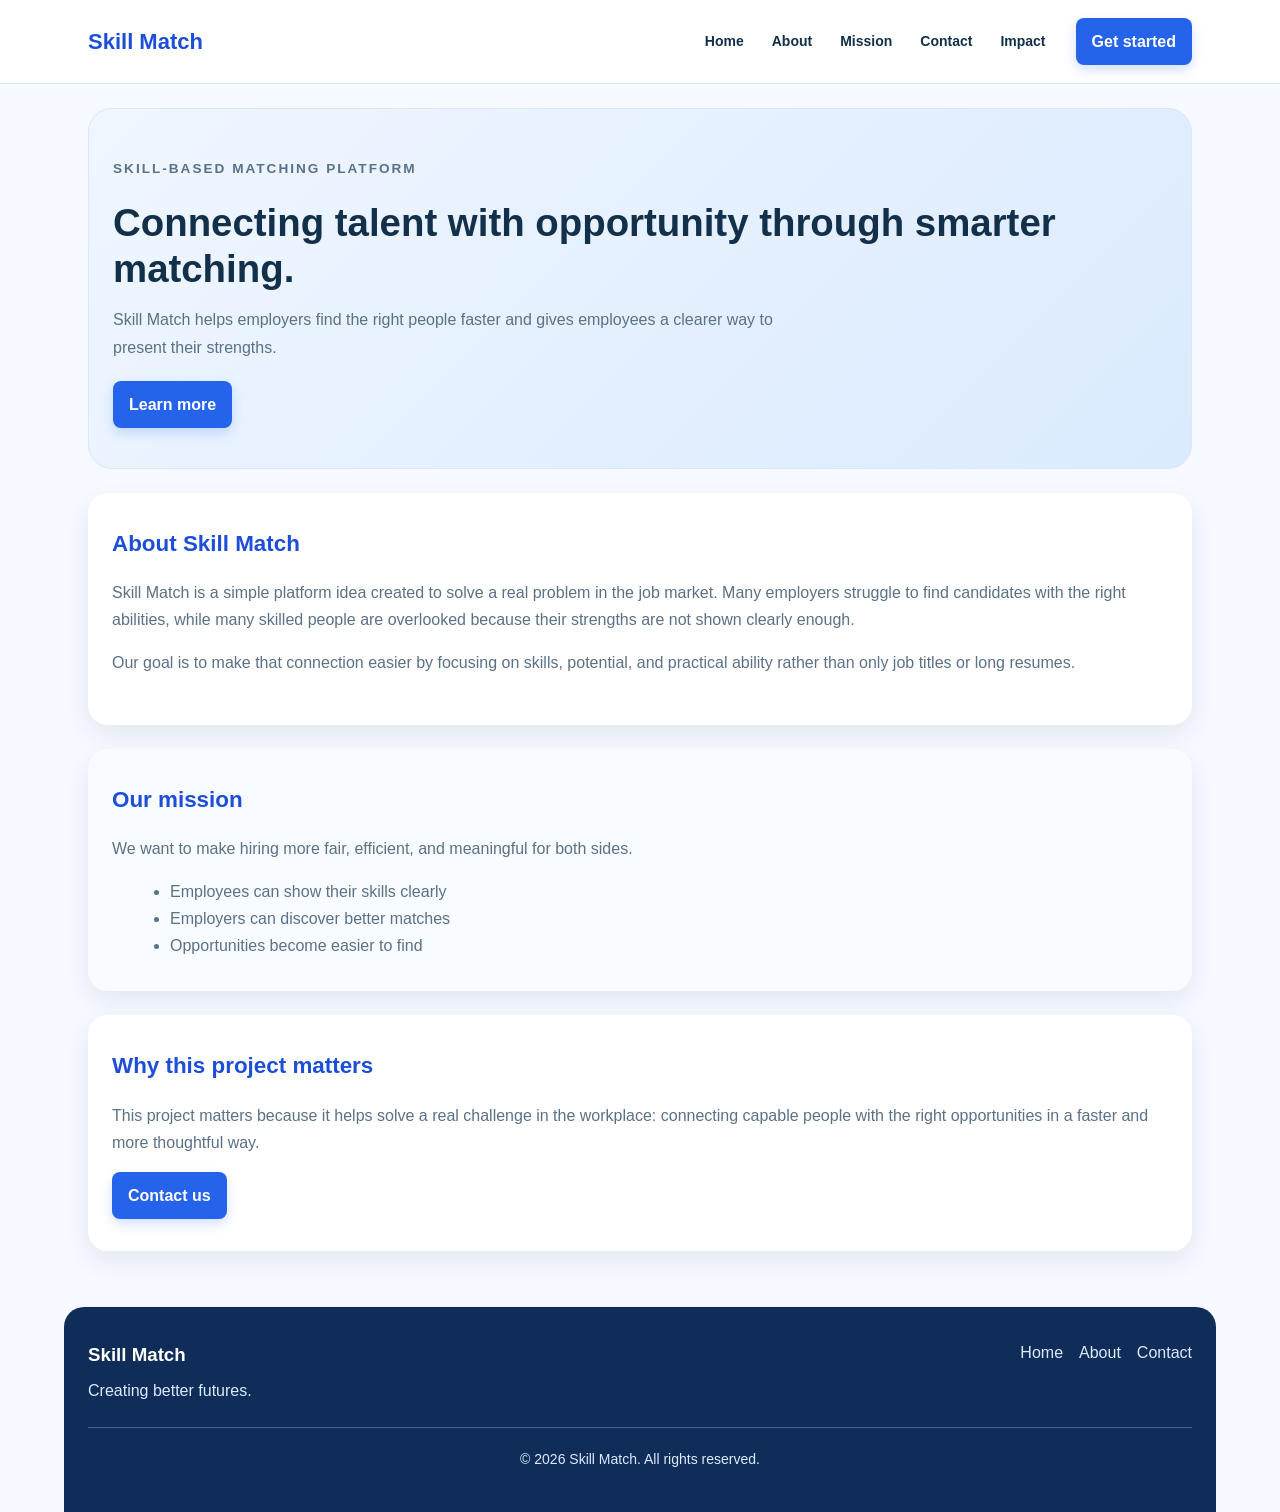
==== about.html @ d1b350f0 "Merge pull request #4 from chioma2029/main updating about and about css" ====
<!DOCTYPE html>
<html lang="en">
<head>
    <meta charset="UTF-8">
    <meta name="viewport" content="width=device-width, initial-scale=1.0">
    <title>About Us | Skill Match</title>
    <link rel="stylesheet" href="about.css">
</head>
<body class="about-page">
    <header class="site-header">
        <nav class="navbar">
            <a class="site-logo" href="#home">Skill Match</a>
            <ul class="nav-links">
                <li><a href="#home">Home</a></li>
                <li><a href="#about">About</a></li>
                <li><a href="#mission">Mission</a></li>
                <li><a href="#contact">Contact</a></li>
                <li><a href="impact.html">Impact</a></li>
            </ul>
            <div class="nav-actions">
                <a class="btn" href="#contact">Get started</a>
            </div>
        </nav>
    </header>

    <main class="impact-content">
        <section class="hero-section" id="home">
            <p class="eyebrow">Skill-based matching platform</p>
            <h1>Connecting talent with opportunity through smarter matching.</h1>
            <p>
                Skill Match helps employers find the right people faster and gives employees a clearer way to present their strengths.
            </p>
            <a class="btn" href="#about">Learn more</a>
        </section>

        <section class="impact-section" id="about">
            <h2>About Skill Match</h2>
            <p>
                Skill Match is a simple platform idea created to solve a real problem in the job market.
                Many employers struggle to find candidates with the right abilities, while many skilled people are overlooked because their strengths are not shown clearly enough.
            </p>
            <p>
                Our goal is to make that connection easier by focusing on skills, potential, and practical ability rather than only job titles or long resumes.
            </p>
        </section>

        <section class="impact-section alt-section" id="mission">
            <h2>Our mission</h2>
            <p>
                We want to make hiring more fair, efficient, and meaningful for both sides.
            </p>
            <ul>
                <li>Employees can show their skills clearly</li>
                <li>Employers can discover better matches</li>
                <li>Opportunities become easier to find</li>
            </ul>
        </section>

        <section class="impact-section" id="contact">
            <h2>Why this project matters</h2>
            <p>
                This project matters because it helps solve a real challenge in the workplace: connecting capable people with the right opportunities in a faster and more thoughtful way.
            </p>
            <a class="btn" href="mailto:contact@skillmatch.com">Contact us</a>
        </section>
    </main>

    <footer class="site-footer">
        <div>
            <h3>Skill Match</h3>
            <p>Creating better futures.</p>
        </div>

        <div class="footer-links">
            <a href="#home">Home</a>
            <a href="#about">About</a>
            <a href="#contact">Contact</a>
        </div>

        <p class="copyright">© 2026 Skill Match. All rights reserved.</p>
    </footer>
</body>
</html>
---- about.css ----
:root {
  --page: #f6f9ff;
  --surface: #ffffff;
  --text: #12304a;
  --muted: #5b7186;
  --blue: #2563eb;
  --blue-dark: #1d4ed8;
  --line: #dce7f4;
  --shadow: 0 10px 24px rgba(16, 32, 56, 0.08);
}

* {
  box-sizing: border-box;
}

body.about-page {
  margin: 0;
  font-family: Arial, Helvetica, sans-serif;
  line-height: 1.7;
  color: var(--text);
  background: var(--page);
}

.site-header {
  position: sticky;
  top: 0;
  z-index: 100;
  background: rgba(255, 255, 255, 0.95);
  border-bottom: 1px solid var(--line);
  backdrop-filter: blur(8px);
}

.navbar {
  max-width: 1152px;
  margin: 0 auto;
  padding: 18px 24px;
  display: flex;
  align-items: center;
  gap: 20px;
  flex-wrap: wrap;
}

.site-logo {
  color: var(--blue-dark);
  font-size: 22px;
  font-weight: 800;
  text-decoration: none;
}

.nav-links,
.nav-actions {
  display: flex;
  align-items: center;
  gap: 8px;
  margin: 0;
  padding: 0;
}

.nav-links {
  list-style: none;
  margin-left: auto;
}

.nav-links a {
  display: block;
  padding: 8px 10px;
  color: var(--text);
  font-size: 14px;
  font-weight: 600;
  text-decoration: none;
  border-radius: 8px;
}

.nav-links a:hover {
  background: var(--line);
  color: var(--blue-dark);
}

.btn {
  display: inline-block;
  padding: 10px 16px;
  color: white;
  background: var(--blue);
  border-radius: 8px;
  box-shadow: 0 5px 12px rgba(37, 99, 235, 0.2);
  font-weight: 700;
  text-decoration: none;
  transition: transform 0.2s ease, background 0.2s ease;
}

.btn:hover {
  background: var(--blue-dark);
  transform: translateY(-2px);
}

.impact-content {
  max-width: 1152px;
  margin: 0 auto;
  padding: 24px;
}

.hero-section {
  padding: 48px 24px 40px;
  background: linear-gradient(135deg, #eff6ff, #dbeafe);
  border-radius: 24px;
  border: 1px solid var(--line);
}

.eyebrow {
  margin: 0 0 10px;
  color: var(--blue);
  text-transform: uppercase;
  letter-spacing: 2px;
  font-weight: 700;
  font-size: 0.85rem;
}

.hero-section h1 {
  margin: 0 0 14px;
  font-size: clamp(1.8rem, 3vw, 2.6rem);
  line-height: 1.2;
}

.hero-section p {
  max-width: 680px;
  margin: 0 0 20px;
  color: var(--muted);
}

.impact-section {
  padding: 32px 24px;
  margin-top: 24px;
  background: var(--surface);
  border-radius: 20px;
  box-shadow: var(--shadow);
}

.alt-section {
  background: #f8fbff;
}

.impact-section h2 {
  margin: 0 0 12px;
  color: var(--blue-dark);
  font-size: 1.4rem;
}

.impact-section p,
.impact-section li {
  color: var(--muted);
}

.impact-section ul {
  margin: 12px 0 0 18px;
}

.site-footer {
  display: flex;
  flex-wrap: wrap;
  justify-content: space-between;
  gap: 24px;
  padding: 32px 24px 40px;
  margin: 32px auto 0;
  max-width: 1152px;
  color: #dbeafe;
  background: #102d59;
  border-radius: 20px 20px 0 0;
}

.site-footer h3 {
  margin: 0 0 8px;
  color: white;
}

.site-footer div > p {
  max-width: 320px;
  margin: 0;
  line-height: 1.5;
}

.footer-links {
  display: flex;
  flex-wrap: wrap;
  align-items: flex-start;
  gap: 16px;
}

.footer-links a {
  color: #dbeafe;
  text-decoration: none;
}

.footer-links a:hover {
  color: white;
  text-decoration: underline;
}

.copyright {
  width: 100%;
  margin: 0;
  padding-top: 20px;
  border-top: 1px solid rgba(219, 234, 254, 0.28);
  font-size: 14px;
  text-align: center;
}

@media (max-width: 768px) {
  .navbar {
    padding: 16px 18px;
  }

  .nav-links {
    margin-left: 0;
    width: 100%;
  }

  .impact-content {
    padding: 16px;
  }

  .hero-section,
  .impact-section {
    padding: 24px 18px;
  }

  .site-footer {
    padding: 24px 18px 32px;
  }
}
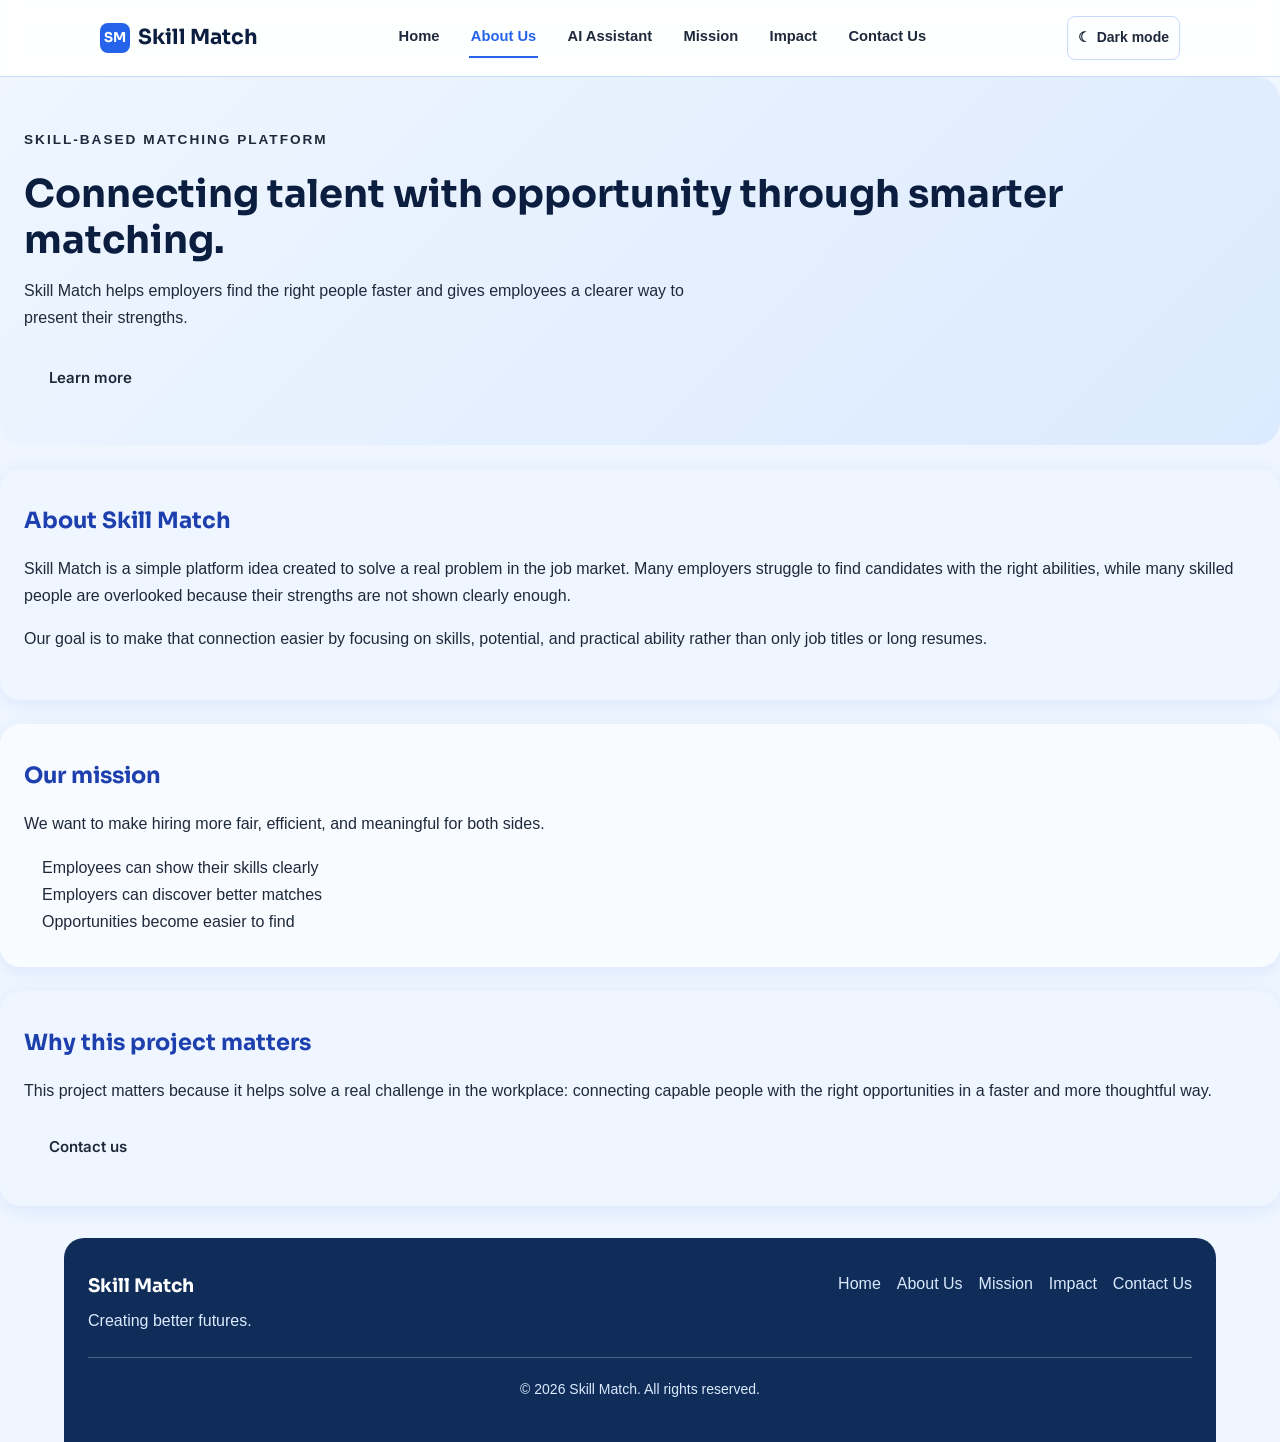
==== commit 1d8b9b6b: "creating a consistent header and footer" ====
--- a/about.html
+++ b/about.html
@@ -1,34 +1,59 @@
 <!DOCTYPE html>
 <html lang="en">
+
 <head>
     <meta charset="UTF-8">
     <meta name="viewport" content="width=device-width, initial-scale=1.0">
     <title>About Us | Skill Match</title>
+
+    <!-- Google Fonts used across the site -->
+    <link rel="preconnect" href="https://fonts.googleapis.com">
+    <link rel="preconnect" href="https://fonts.gstatic.com" crossorigin>
+    <link
+        href="https://fonts.googleapis.com/css2?family=Sora:wght@600;700&family=Inter:wght@400;500;600;700&display=swap"
+        rel="stylesheet">
+
+    <!-- Base stylesheet with shared styles for all pages -->
+    <link rel="stylesheet" href="base.css">
+
+    <!-- Page-specific stylesheet for about page -->
     <link rel="stylesheet" href="about.css">
+
+    <link rel="icon"
+        href="data:image/svg+xml,%3Csvg xmlns='http://www.w3.org/2000/svg' viewBox='0 0 24 24'%3E%3Crect width='24' height='24' rx='6' fill='%232563EB'/%3E%3Ctext x='12' y='16' font-family='Arial' font-size='11' font-weight='700' fill='white' text-anchor='middle'%3ESM%3C/text%3E%3C/svg%3E">
 </head>
+
 <body class="about-page">
-    <header class="site-header">
-        <nav class="navbar">
-            <a class="site-logo" href="#home">Skill Match</a>
-            <ul class="nav-links">
-                <li><a href="#home">Home</a></li>
-                <li><a href="#about">About</a></li>
-                <li><a href="#mission">Mission</a></li>
-                <li><a href="#contact">Contact</a></li>
-                <li><a href="impact.html">Impact</a></li>
-            </ul>
-            <div class="nav-actions">
-                <a class="btn" href="#contact">Get started</a>
-            </div>
-        </nav>
+    <header>
+        <div class="header-inner">
+            <a class="logo" href="index.html">
+                <span class="logo-mark">SM</span>
+                Skill Match
+            </a>
+            <button class="nav-toggle" id="navToggle" aria-expanded="false" aria-controls="siteNav"
+                aria-label="Toggle menu">&#9776;</button>
+            <nav id="siteNav">
+                <a href="index.html">Home</a>
+                <a href="about.html" class="active">About Us</a>
+                <a href="#assistant">AI Assistant</a>
+                <a href="mission.html">Mission</a>
+                <a href="impact.html">Impact</a>
+                <a href="contact.html">Contact Us</a>
+            </nav>
+            <button class="theme-toggle" id="themeToggle" type="button" aria-label="Switch to dark mode">
+                <span aria-hidden="true">&#9790;</span>
+                <span class="theme-label">Dark mode</span>
+            </button>
+        </div>
     </header>
 
-    <main class="impact-content">
+    <main>
         <section class="hero-section" id="home">
             <p class="eyebrow">Skill-based matching platform</p>
             <h1>Connecting talent with opportunity through smarter matching.</h1>
             <p>
-                Skill Match helps employers find the right people faster and gives employees a clearer way to present their strengths.
+                Skill Match helps employers find the right people faster and gives employees a clearer way to present
+                their strengths.
             </p>
             <a class="btn" href="#about">Learn more</a>
         </section>
@@ -37,10 +62,12 @@
             <h2>About Skill Match</h2>
             <p>
                 Skill Match is a simple platform idea created to solve a real problem in the job market.
-                Many employers struggle to find candidates with the right abilities, while many skilled people are overlooked because their strengths are not shown clearly enough.
+                Many employers struggle to find candidates with the right abilities, while many skilled people are
+                overlooked because their strengths are not shown clearly enough.
             </p>
             <p>
-                Our goal is to make that connection easier by focusing on skills, potential, and practical ability rather than only job titles or long resumes.
+                Our goal is to make that connection easier by focusing on skills, potential, and practical ability
+                rather than only job titles or long resumes.
             </p>
         </section>
 
@@ -59,7 +86,8 @@
         <section class="impact-section" id="contact">
             <h2>Why this project matters</h2>
             <p>
-                This project matters because it helps solve a real challenge in the workplace: connecting capable people with the right opportunities in a faster and more thoughtful way.
+                This project matters because it helps solve a real challenge in the workplace: connecting capable people
+                with the right opportunities in a faster and more thoughtful way.
             </p>
             <a class="btn" href="mailto:contact@skillmatch.com">Contact us</a>
         </section>
@@ -72,12 +100,15 @@
         </div>
 
         <div class="footer-links">
-            <a href="#home">Home</a>
-            <a href="#about">About</a>
-            <a href="#contact">Contact</a>
+            <a href="index.html">Home</a>
+            <a href="about.html">About Us</a>
+            <a href="mission.html">Mission</a>
+            <a href="impact.html">Impact</a>
+            <a href="contact.html">Contact Us</a>
         </div>
 
         <p class="copyright">© 2026 Skill Match. All rights reserved.</p>
     </footer>
 </body>
-</html>
+
+</html>
--- a/base.css
+++ b/base.css
@@ -0,0 +1,439 @@
+/* ============================================================
+   Skill Match — Base Stylesheet
+   Shared styles used across all pages: colors, header,
+   navigation, buttons, typography, footer, dark mode, etc.
+   ============================================================ */
+
+/* ---- 1. Colour palette & variables ----------------------------
+   Every colour used on the site is defined here.
+   All pages inherit these variables.
+   --------------------------------------------------------------*/
+:root {
+    --navy: #0B1E3F;
+    /* darkest blue, used for headings */
+    --blue-dark: #1E40AF;
+    /* dark blue, hover states */
+    --blue: #2563EB;
+    /* main brand blue, used for buttons/links */
+    --blue-mid: #3B82F6;
+    /* medium blue, used for accents */
+    --blue-light: #DBEAFE;
+    /* pale blue, used for soft backgrounds */
+    --blue-pale: #EFF6FF;
+    /* almost-white blue, page background */
+    --sky: #60A5FA;
+    /* light accent blue */
+
+    --white: #FFFFFF;
+    --border: #C7DBFC;
+    /* light blue border colour */
+    --text: #1E293B;
+    /* main body text colour (dark grey-blue) */
+    --text-muted: #5B6B85;
+    /* softer text colour for captions */
+
+    --font-head: "Sora", "Segoe UI", sans-serif;
+    --font-body: "Inter", "Segoe UI", sans-serif;
+
+    --max-width: 1160px;
+    /* the widest the page content will stretch */
+    --radius: 12px;
+    /* rounded corner size used everywhere */
+    --shadow: 0 4px 18px rgba(37, 99, 235, 0.10);
+}
+
+/* ---- 2. Reset & base styles -----------------------------------
+   Remove browser defaults, set typography baseline.
+   --------------------------------------------------------------*/
+* {
+    box-sizing: border-box;
+}
+
+html {
+    scroll-behavior: smooth;
+}
+
+body {
+    margin: 0;
+    background: var(--blue-pale);
+    color: var(--text);
+    font-family: var(--font-body);
+    font-size: 16px;
+    line-height: 1.65;
+}
+
+img,
+svg {
+    display: block;
+    max-width: 100%;
+}
+
+a {
+    color: inherit;
+}
+
+ul {
+    margin: 0;
+    padding: 0;
+    list-style: none;
+}
+
+h1,
+h2,
+h3,
+h4 {
+    font-family: var(--font-head);
+    color: var(--navy);
+    margin: 0;
+}
+
+.wrap {
+    max-width: var(--max-width);
+    margin: 0 auto;
+    padding: 0 clamp(1.25rem, 4vw, 2.5rem);
+}
+
+.eyebrow {
+    display: inline-block;
+    font-size: 0.78rem;
+    font-weight: 600;
+    letter-spacing: 0.06em;
+    text-transform: uppercase;
+    color: var(--blue);
+    margin-bottom: 0.6rem;
+}
+
+/* ---- 3. Header / navigation ------------------------------------*/
+header {
+    position: sticky;
+    top: 0;
+    z-index: 50;
+    background: rgba(255, 255, 255, 0.94);
+    backdrop-filter: blur(8px);
+    border-bottom: 1px solid var(--border);
+}
+
+.header-inner {
+    max-width: var(--max-width);
+    margin: 0 auto;
+    padding: 1rem clamp(1.25rem, 4vw, 2.5rem);
+    display: flex;
+    align-items: center;
+    justify-content: space-between;
+    gap: 1.5rem;
+}
+
+.logo {
+    display: flex;
+    align-items: center;
+    gap: 0.5rem;
+    font-family: var(--font-head);
+    font-size: 1.3rem;
+    font-weight: 700;
+    color: var(--navy);
+    text-decoration: none;
+}
+
+.logo-mark {
+    width: 30px;
+    height: 30px;
+    border-radius: 8px;
+    background: var(--blue);
+    color: var(--white);
+    display: flex;
+    align-items: center;
+    justify-content: center;
+    font-size: 0.85rem;
+    font-weight: 700;
+    flex-shrink: 0;
+}
+
+nav {
+    display: flex;
+    align-items: center;
+    gap: clamp(1rem, 2.2vw, 1.9rem);
+}
+
+nav a {
+    text-decoration: none;
+    color: var(--text);
+    font-size: 0.92rem;
+    font-weight: 600;
+    padding: 0.4rem 0.1rem;
+    border-bottom: 2px solid transparent;
+    transition: color 0.15s ease;
+}
+
+nav a:hover {
+    color: var(--blue);
+}
+
+nav a.active {
+    color: var(--blue);
+    border-bottom-color: var(--blue);
+}
+
+nav a:focus-visible {
+    outline: 2px solid var(--blue);
+    outline-offset: 4px;
+    border-radius: 2px;
+}
+
+.nav-toggle {
+    display: none;
+    background: none;
+    border: 1px solid var(--border);
+    border-radius: 8px;
+    width: 40px;
+    height: 38px;
+    color: var(--navy);
+    font-size: 1.1rem;
+    cursor: pointer;
+}
+
+.navbar {
+    display: flex;
+    flex-wrap: nowrap;
+    align-items: center;
+    gap: 12px;
+    min-height: 72px;
+    max-width: 1200px;
+    margin: auto;
+    padding: 0 24px;
+}
+
+.nav-links,
+.nav-actions {
+    display: flex;
+    align-items: center;
+    gap: 8px;
+    margin: 0;
+    padding: 0;
+}
+
+.nav-links {
+    list-style: none;
+    margin-left: auto;
+}
+
+.nav-links a {
+    display: block;
+    padding: 9px 10px;
+    color: var(--text);
+    font-size: 14px;
+    font-weight: 600;
+    text-decoration: none;
+    border-radius: 8px;
+}
+
+.nav-links a:hover {
+    color: var(--blue-dark);
+    background: var(--blue-pale);
+}
+
+/* ---- 4. Buttons -------------------------------------------------*/
+.btn {
+    display: inline-flex;
+    align-items: center;
+    justify-content: center;
+    gap: 0.5rem;
+    padding: 0.8rem 1.5rem;
+    border-radius: 8px;
+    font-family: var(--font-body);
+    font-weight: 600;
+    font-size: 0.94rem;
+    text-decoration: none;
+    border: 1px solid transparent;
+    cursor: pointer;
+    transition: background 0.15s ease, border-color 0.15s ease, transform 0.15s ease;
+}
+
+.btn:focus-visible {
+    outline: 2px solid var(--blue);
+    outline-offset: 2px;
+}
+
+.btn-primary {
+    background: var(--blue);
+    color: var(--white);
+}
+
+.btn-primary:hover {
+    background: var(--blue-dark);
+}
+
+.btn-outline {
+    background: var(--white);
+    border-color: var(--border);
+    color: var(--navy);
+}
+
+.btn-outline:hover {
+    border-color: var(--blue);
+    color: var(--blue);
+}
+
+.btn-block {
+    width: 100%;
+}
+
+.hero-button {
+    display: inline-block;
+    padding: 10px 16px;
+    color: white;
+    background: var(--blue);
+    border-radius: 8px;
+    box-shadow: 0 5px 12px rgba(37, 99, 235, .2);
+    font-weight: 700;
+    text-decoration: none;
+    transition: transform .2s ease, background .2s ease;
+}
+
+.hero-button:hover {
+    background: var(--blue-dark);
+    transform: translateY(-2px);
+}
+
+/* ---- 5. Theme toggle -------------------------------------------*/
+.theme-toggle {
+    display: inline-flex;
+    align-items: center;
+    gap: 6px;
+    padding: 9px 10px;
+    color: var(--text);
+    background: transparent;
+    border: 1px solid var(--border);
+    border-radius: 8px;
+    cursor: pointer;
+    font: inherit;
+    font-size: 14px;
+    font-weight: 600;
+}
+
+/* ---- 6. Footer ---------------------------------------------------*/
+.site-footer {
+    display: flex;
+    flex-wrap: wrap;
+    justify-content: space-between;
+    gap: 28px;
+    padding: 42px max(24px, calc((100% - 1152px) / 2));
+    color: #dbeafe;
+    background: #102d59;
+}
+
+.site-footer h3 {
+    margin: 0 0 10px;
+    color: white;
+}
+
+.site-footer div>p {
+    max-width: 320px;
+    margin: 0;
+    line-height: 1.5;
+}
+
+.footer-links {
+    display: flex;
+    flex-wrap: wrap;
+    align-items: flex-start;
+    gap: 16px;
+}
+
+.footer-links a {
+    color: #dbeafe;
+    text-decoration: none;
+}
+
+.footer-links a:hover {
+    color: white;
+    text-decoration: underline;
+}
+
+.copyright {
+    width: 100%;
+    margin: 0;
+    padding-top: 20px;
+    border-top: 1px solid rgba(219, 234, 254, .28);
+    font-size: 14px;
+    text-align: center;
+}
+
+/* ---- 7. Dark mode ------------------------------------------------*/
+body.dark-theme {
+    --navy: #e1efff;
+    --text: #c4d9ef;
+    --blue-pale: #16385f;
+    --shadow: 0 12px 28px rgba(0, 0, 0, .28);
+}
+
+header.dark-theme {
+    background: rgba(11, 27, 49, .94);
+}
+
+/* ---- 8. Responsive layout ----------------------------------------*/
+@media (max-width: 900px) {
+    .hero-grid {
+        grid-template-columns: 1fr;
+    }
+
+    .kiosk {
+        grid-template-columns: 1fr;
+    }
+
+    .contact-layout {
+        grid-template-columns: 1fr;
+    }
+
+    .content-card {
+        flex-direction: column;
+    }
+}
+
+@media (max-width: 800px) {
+    .navbar {
+        padding: 14px 20px;
+        flex-wrap: wrap;
+    }
+
+    .nav-links {
+        order: 3;
+        width: 100%;
+        margin-left: 0;
+        overflow-x: auto;
+    }
+}
+
+@media (max-width: 700px) {
+    .nav-toggle {
+        display: block;
+    }
+
+    nav {
+        position: absolute;
+        top: 100%;
+        left: 0;
+        right: 0;
+        flex-direction: column;
+        align-items: flex-start;
+        gap: 0.2rem;
+        background: var(--white);
+        padding: 0.5rem clamp(1.25rem, 4vw, 2.5rem) 1.2rem;
+        border-bottom: 1px solid var(--border);
+        display: none;
+    }
+
+    nav.open {
+        display: flex;
+    }
+
+    nav a {
+        padding: 0.7rem 0;
+        width: 100%;
+    }
+}
+
+@media (prefers-reduced-motion: reduce) {
+    html {
+        scroll-behavior: auto;
+    }
+}
--- a/about.css
+++ b/about.css
@@ -1,24 +1,13 @@
-:root {
-  --page: #f6f9ff;
-  --surface: #ffffff;
-  --text: #12304a;
-  --muted: #5b7186;
-  --blue: #2563eb;
-  --blue-dark: #1d4ed8;
-  --line: #dce7f4;
-  --shadow: 0 10px 24px rgba(16, 32, 56, 0.08);
-}
-
-* {
-  box-sizing: border-box;
-}
+/* ============================================================
+   Skill Match — About Page Styles
+   Specific styles for about.html
+   Load base.css before this file
+   ============================================================ */
 
 body.about-page {
   margin: 0;
   font-family: Arial, Helvetica, sans-serif;
   line-height: 1.7;
-  color: var(--text);
-  background: var(--page);
 }
 
 .site-header {
@@ -26,71 +15,8 @@
   top: 0;
   z-index: 100;
   background: rgba(255, 255, 255, 0.95);
-  border-bottom: 1px solid var(--line);
+  border-bottom: 1px solid var(--border);
   backdrop-filter: blur(8px);
-}
-
-.navbar {
-  max-width: 1152px;
-  margin: 0 auto;
-  padding: 18px 24px;
-  display: flex;
-  align-items: center;
-  gap: 20px;
-  flex-wrap: wrap;
-}
-
-.site-logo {
-  color: var(--blue-dark);
-  font-size: 22px;
-  font-weight: 800;
-  text-decoration: none;
-}
-
-.nav-links,
-.nav-actions {
-  display: flex;
-  align-items: center;
-  gap: 8px;
-  margin: 0;
-  padding: 0;
-}
-
-.nav-links {
-  list-style: none;
-  margin-left: auto;
-}
-
-.nav-links a {
-  display: block;
-  padding: 8px 10px;
-  color: var(--text);
-  font-size: 14px;
-  font-weight: 600;
-  text-decoration: none;
-  border-radius: 8px;
-}
-
-.nav-links a:hover {
-  background: var(--line);
-  color: var(--blue-dark);
-}
-
-.btn {
-  display: inline-block;
-  padding: 10px 16px;
-  color: white;
-  background: var(--blue);
-  border-radius: 8px;
-  box-shadow: 0 5px 12px rgba(37, 99, 235, 0.2);
-  font-weight: 700;
-  text-decoration: none;
-  transition: transform 0.2s ease, background 0.2s ease;
-}
-
-.btn:hover {
-  background: var(--blue-dark);
-  transform: translateY(-2px);
 }
 
 .impact-content {
@@ -172,7 +98,7 @@
   color: white;
 }
 
-.site-footer div > p {
+.site-footer div>p {
   max-width: 320px;
   margin: 0;
   line-height: 1.5;
@@ -226,4 +152,4 @@
   .site-footer {
     padding: 24px 18px 32px;
   }
-}
+}
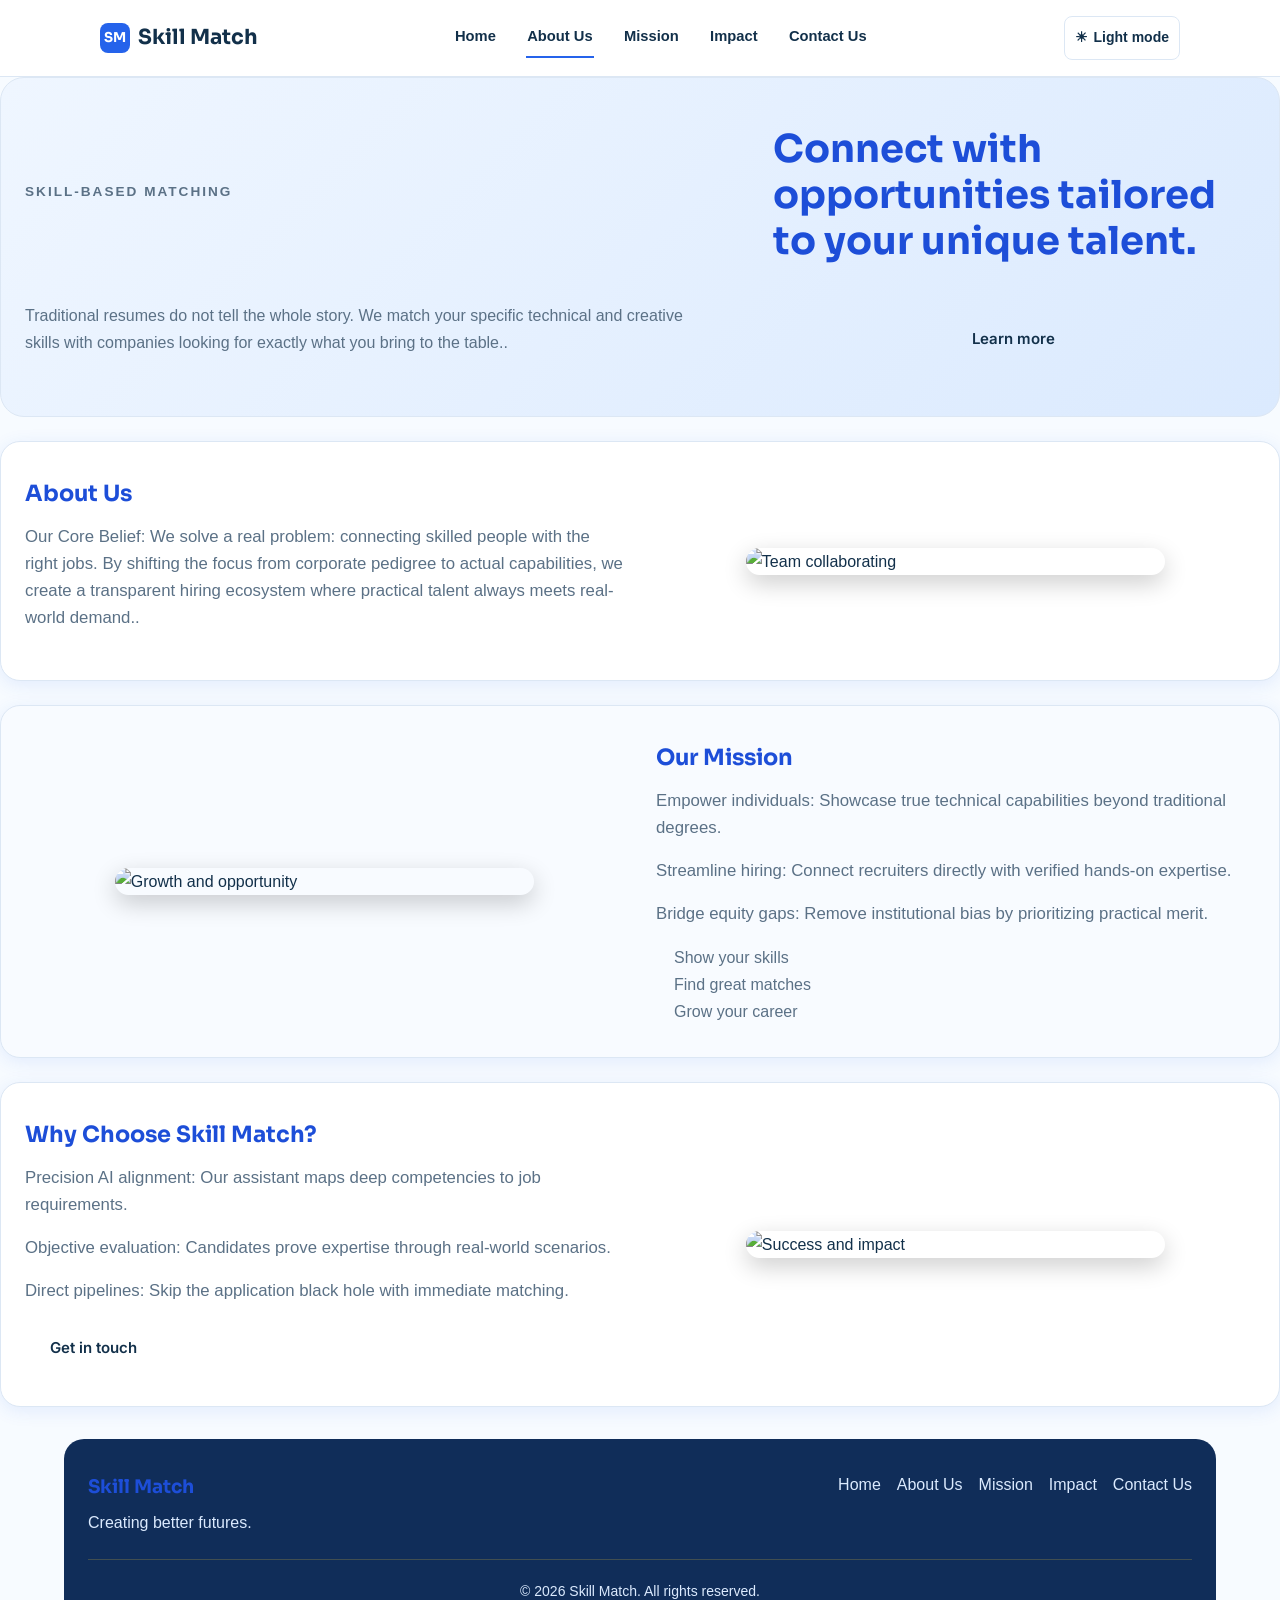
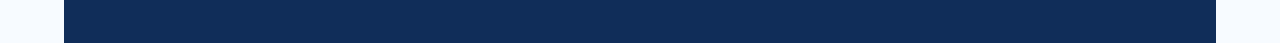
==== commit 98ca2eef: "updating changes" ====
--- a/about.html
+++ b/about.html
@@ -35,7 +35,6 @@
             <nav id="siteNav">
                 <a href="index.html">Home</a>
                 <a href="about.html" class="active">About Us</a>
-                <a href="#assistant">AI Assistant</a>
                 <a href="mission.html">Mission</a>
                 <a href="impact.html">Impact</a>
                 <a href="contact.html">Contact Us</a>
@@ -49,47 +48,56 @@
 
     <main>
         <section class="hero-section" id="home">
-            <p class="eyebrow">Skill-based matching platform</p>
-            <h1>Connecting talent with opportunity through smarter matching.</h1>
-            <p>
-                Skill Match helps employers find the right people faster and gives employees a clearer way to present
-                their strengths.
-            </p>
+            <p class="eyebrow">Skill-based matching </p>
+            <h1>Connect with opportunities tailored to your unique talent.</h1>
+            <p>Traditional resumes do not tell the whole story. We match your specific technical and creative skills with companies looking for exactly what you bring to the table..</p>
             <a class="btn" href="#about">Learn more</a>
         </section>
 
         <section class="impact-section" id="about">
-            <h2>About Skill Match</h2>
-            <p>
-                Skill Match is a simple platform idea created to solve a real problem in the job market.
-                Many employers struggle to find candidates with the right abilities, while many skilled people are
-                overlooked because their strengths are not shown clearly enough.
-            </p>
-            <p>
-                Our goal is to make that connection easier by focusing on skills, potential, and practical ability
-                rather than only job titles or long resumes.
-            </p>
+            <div class="section-layout">
+                <div class="section-text">
+                    <h2>About Us</h2>
+                    <p>Our Core Belief: We solve a real problem: connecting skilled people with the right jobs. By shifting the focus from corporate pedigree to actual capabilities, we create a transparent hiring ecosystem where practical talent always meets real-world demand..</p>
+                </div>
+                <div class="section-image">
+                    <img src="https://i.pinimg.com/1200x/7b/3d/e9/7b3de915a0b63cf26b322064958d6c60.jpg" alt="Team collaborating">
+                </div>
+            </div>
         </section>
 
         <section class="impact-section alt-section" id="mission">
-            <h2>Our mission</h2>
-            <p>
-                We want to make hiring more fair, efficient, and meaningful for both sides.
-            </p>
-            <ul>
-                <li>Employees can show their skills clearly</li>
-                <li>Employers can discover better matches</li>
-                <li>Opportunities become easier to find</li>
-            </ul>
+            <div class="section-layout reverse">
+                <div class="section-text">
+                    <h2>Our Mission</h2>
+                    <p>Empower individuals: Showcase true technical capabilities beyond traditional degrees.</p>
+                    <p>Streamline hiring: Connect recruiters directly with verified hands-on expertise.</p>
+                    <p>Bridge equity gaps: Remove institutional bias by prioritizing practical merit.</p>
+                    <ul>
+                        <li>Show your skills</li>
+                        <li>Find great matches</li>
+                        <li>Grow your career</li>
+                    </ul>
+                </div>
+                <div class="section-image">
+                    <img src="https://i.pinimg.com/736x/ac/f3/cf/acf3cff612043c9bd17d385e347b3a6a.jpg" alt="Growth and opportunity">
+                </div>
+            </div>
         </section>
 
         <section class="impact-section" id="contact">
-            <h2>Why this project matters</h2>
-            <p>
-                This project matters because it helps solve a real challenge in the workplace: connecting capable people
-                with the right opportunities in a faster and more thoughtful way.
-            </p>
-            <a class="btn" href="mailto:contact@skillmatch.com">Contact us</a>
+            <div class="section-layout">
+                <div class="section-text">
+                    <h2>Why Choose Skill Match?</h2>
+                    <p> Precision AI alignment: Our assistant maps deep competencies to job requirements.</p>
+                    <p>Objective evaluation: Candidates prove expertise through real-world scenarios.</p>
+                    <p>Direct pipelines: Skip the application black hole with immediate matching.</p>
+                    <a class="btn" href="mailto:contact@skillmatch.com">Get in touch</a>
+                </div>
+                <div class="section-image">
+                    <img src="https://i.pinimg.com/736x/7e/96/b6/7e96b6038488b95e126c7727e4448759.jpg" alt="Success and impact">
+                </div>
+            </div>
         </section>
     </main>
 
@@ -109,6 +117,8 @@
 
         <p class="copyright">© 2026 Skill Match. All rights reserved.</p>
     </footer>
+
+    <script src="about.js"></script>
 </body>
 
 </html>
--- a/about.css
+++ b/about.css
@@ -5,18 +5,58 @@
    ============================================================ */
 
 body.about-page {
+  --page-bg: #060606;
+  --page-text: #f7f7f7;
+  --hero-bg: linear-gradient(135deg, #111111, #1d1707);
+  --card-bg: #161616;
+  --card-bg-alt: #1d1a14;
+  --header-bg: rgba(10, 10, 10, 0.95);
+  --footer-bg: #050505;
+  --footer-text: #f7f7f7;
+  --footer-link: #fff2bf;
+  --heading-color: var(--blue);
+  --muted-color: #f1ebdb;
+
   margin: 0;
   font-family: Arial, Helvetica, sans-serif;
   line-height: 1.7;
-}
-
-.site-header {
+  background: var(--page-bg);
+  color: var(--page-text);
+  transition: background 0.25s ease, color 0.25s ease;
+}
+
+body.about-page.light-theme {
+  --page-bg: #f7fbff;
+  --page-text: #12304a;
+  --hero-bg: linear-gradient(135deg, #eff6ff, #dbeafe);
+  --card-bg: #ffffff;
+  --card-bg-alt: #f8fbff;
+  --header-bg: rgba(255, 255, 255, 0.95);
+  --footer-bg: #102d59;
+  --footer-text: #dbeafe;
+  --footer-link: #dbeafe;
+  --heading-color: #1d4ed8;
+  --muted-color: #5b7186;
+  --border: #dce7f4;
+}
+
+body.about-page header {
   position: sticky;
   top: 0;
   z-index: 100;
-  background: rgba(255, 255, 255, 0.95);
+  background: var(--header-bg);
   border-bottom: 1px solid var(--border);
   backdrop-filter: blur(8px);
+}
+
+body.about-page .logo,
+body.about-page nav a,
+body.about-page .theme-toggle {
+  color: var(--page-text);
+}
+
+body.about-page .theme-toggle {
+  border-color: var(--border);
 }
 
 .impact-content {
@@ -26,10 +66,26 @@
 }
 
 .hero-section {
+  display: grid;
+  grid-template-columns: 1.2fr 0.8fr;
+  gap: 24px;
+  align-items: center;
   padding: 48px 24px 40px;
-  background: linear-gradient(135deg, #eff6ff, #dbeafe);
+  background: var(--hero-bg);
   border-radius: 24px;
-  border: 1px solid var(--line);
+  border: 1px solid var(--border);
+}
+
+.hero-text {
+  max-width: 640px;
+}
+
+.hero-visual img,
+.section-card img {
+  width: 100%;
+  height: auto;
+  border-radius: 18px;
+  display: block;
 }
 
 .eyebrow {
@@ -45,35 +101,99 @@
   margin: 0 0 14px;
   font-size: clamp(1.8rem, 3vw, 2.6rem);
   line-height: 1.2;
+  color: var(--heading-color);
 }
 
 .hero-section p {
   max-width: 680px;
   margin: 0 0 20px;
-  color: var(--muted);
+  color: var(--muted-color);
 }
 
 .impact-section {
   padding: 32px 24px;
   margin-top: 24px;
-  background: var(--surface);
+  background: var(--card-bg);
   border-radius: 20px;
   box-shadow: var(--shadow);
+  border: 1px solid var(--border);
+}
+
+.section-layout {
+  display: grid;
+  grid-template-columns: 1fr 1fr;
+  gap: 32px;
+  align-items: center;
+}
+
+.section-layout.reverse {
+  grid-template-columns: 1fr 1fr;
+}
+
+.section-layout.reverse .section-text {
+  order: 2;
+}
+
+.section-layout.reverse .section-image {
+  order: 1;
+}
+
+.section-text h2 {
+  margin: 0 0 12px;
+  color: var(--heading-color);
+  font-size: 1.6rem;
+}
+
+.section-text p {
+  margin: 0 0 16px;
+  color: var(--muted-color);
+  font-size: 1.05rem;
+  line-height: 1.6;
+}
+
+.section-image img {
+  width: 70%;
+  height: auto;
+  border-radius: 20px;
+  display: block;
+  box-shadow: 0 8px 24px rgba(0, 0, 0, 0.2);
+  margin: 0 auto;
+}
+
+.section-grid {
+  display: grid;
+  grid-template-columns: 1fr 1fr;
+  gap: 24px;
+  align-items: center;
+}
+
+.section-grid.reverse {
+  grid-template-columns: 1fr 1fr;
+}
+
+.section-copy {
+  max-width: 560px;
+}
+
+.section-card {
+  padding: 8px;
+  background: rgba(255, 255, 255, 0.04);
+  border-radius: 20px;
 }
 
 .alt-section {
-  background: #f8fbff;
+  background: var(--card-bg-alt);
 }
 
 .impact-section h2 {
   margin: 0 0 12px;
-  color: var(--blue-dark);
+  color: var(--heading-color);
   font-size: 1.4rem;
 }
 
 .impact-section p,
 .impact-section li {
-  color: var(--muted);
+  color: var(--muted-color);
 }
 
 .impact-section ul {
@@ -88,14 +208,14 @@
   padding: 32px 24px 40px;
   margin: 32px auto 0;
   max-width: 1152px;
-  color: #dbeafe;
-  background: #102d59;
+  color: var(--footer-text);
+  background: var(--footer-bg);
   border-radius: 20px 20px 0 0;
 }
 
 .site-footer h3 {
   margin: 0 0 8px;
-  color: white;
+  color: var(--heading-color);
 }
 
 .site-footer div>p {
@@ -112,12 +232,12 @@
 }
 
 .footer-links a {
-  color: #dbeafe;
+  color: var(--footer-link);
   text-decoration: none;
 }
 
 .footer-links a:hover {
-  color: white;
+  color: var(--heading-color);
   text-decoration: underline;
 }
 
@@ -125,26 +245,33 @@
   width: 100%;
   margin: 0;
   padding-top: 20px;
-  border-top: 1px solid rgba(219, 234, 254, 0.28);
+  border-top: 1px solid rgba(212, 175, 55, 0.25);
   font-size: 14px;
   text-align: center;
 }
 
 @media (max-width: 768px) {
-  .navbar {
-    padding: 16px 18px;
-  }
-
-  .nav-links {
-    margin-left: 0;
-    width: 100%;
+  .hero-section,
+  .section-grid,
+  .section-grid.reverse,
+  .section-layout,
+  .section-layout.reverse {
+    grid-template-columns: 1fr;
+  }
+
+  .section-layout.reverse .section-text,
+  .section-layout.reverse .section-image {
+    order: unset;
+  }
+
+  .hero-section {
+    padding: 24px 18px;
   }
 
   .impact-content {
     padding: 16px;
   }
 
-  .hero-section,
   .impact-section {
     padding: 24px 18px;
   }
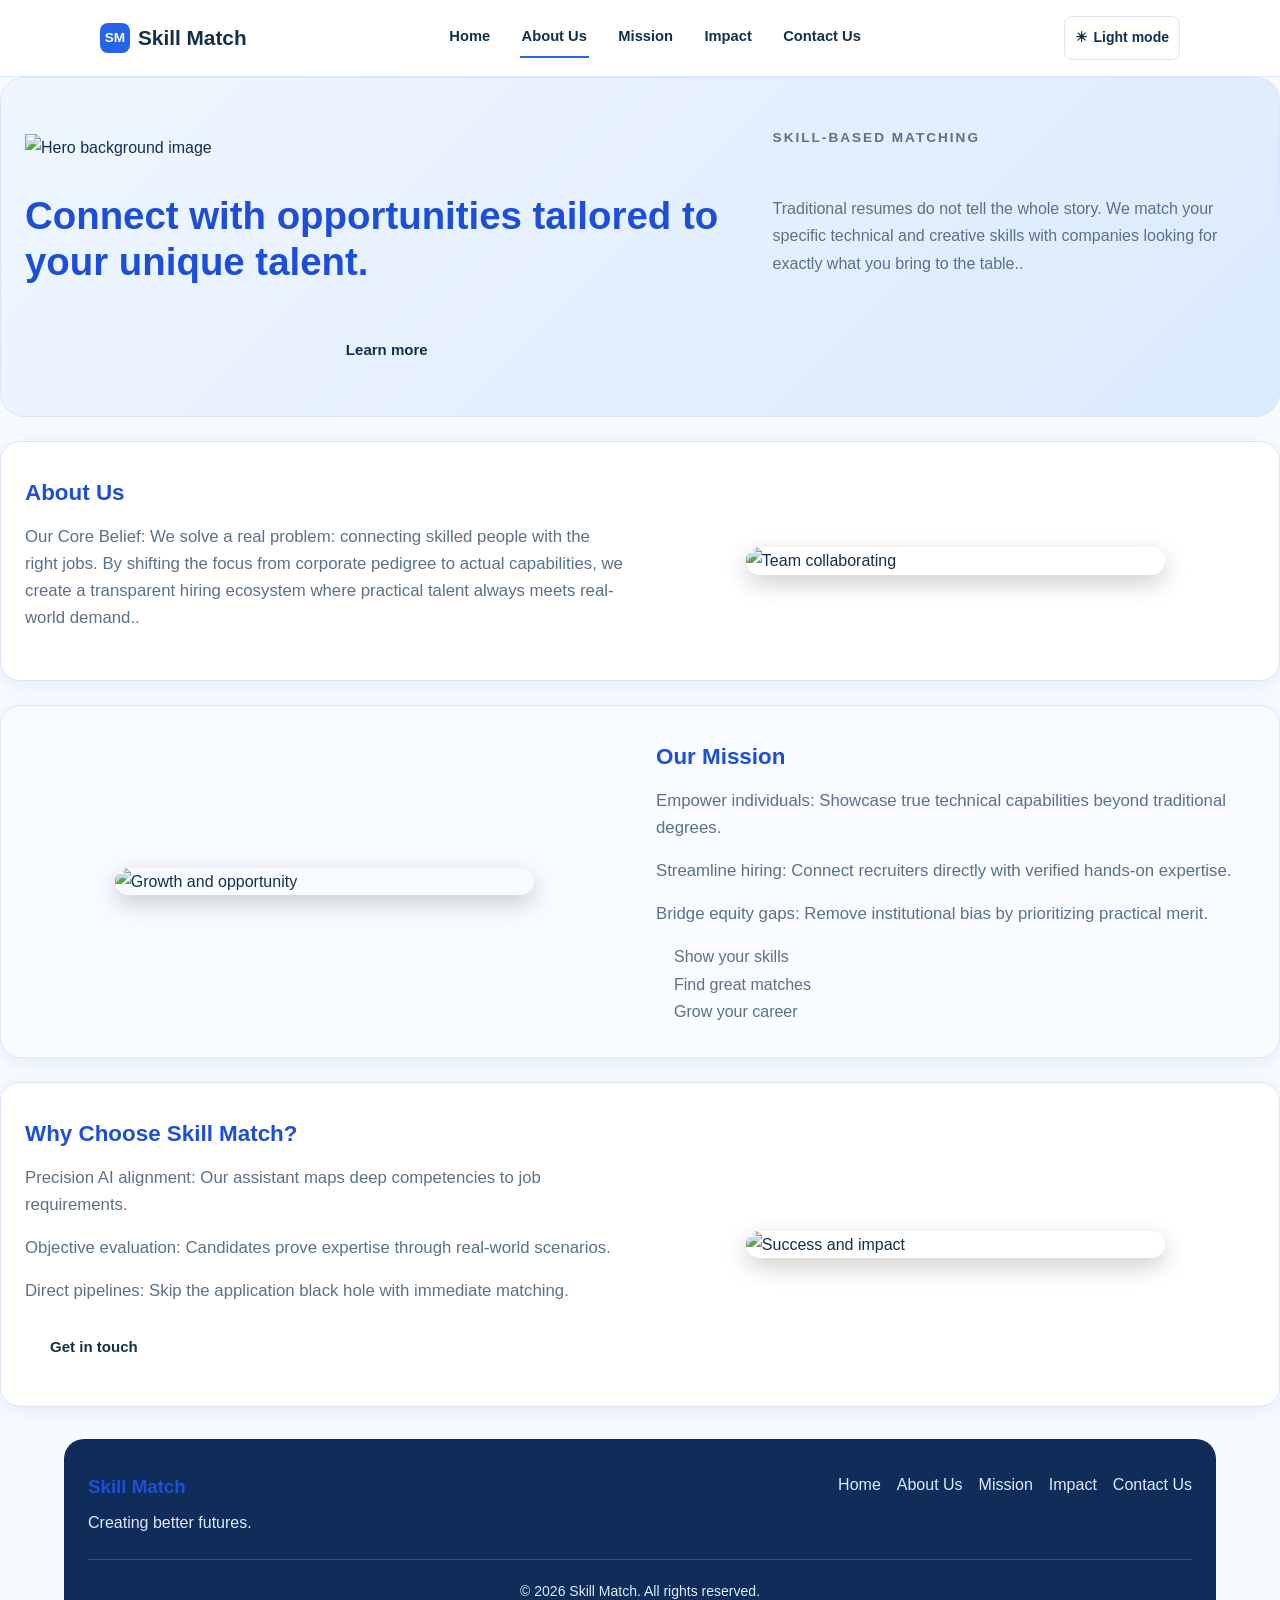
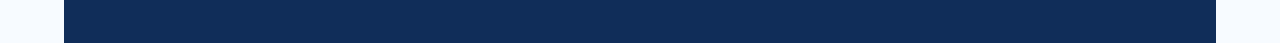
==== commit 4d2131ee: "push" ====
--- a/about.html
+++ b/about.html
@@ -5,13 +5,6 @@
     <meta charset="UTF-8">
     <meta name="viewport" content="width=device-width, initial-scale=1.0">
     <title>About Us | Skill Match</title>
-
-    <!-- Google Fonts used across the site -->
-    <link rel="preconnect" href="https://fonts.googleapis.com">
-    <link rel="preconnect" href="https://fonts.gstatic.com" crossorigin>
-    <link
-        href="https://fonts.googleapis.com/css2?family=Sora:wght@600;700&family=Inter:wght@400;500;600;700&display=swap"
-        rel="stylesheet">
 
     <!-- Base stylesheet with shared styles for all pages -->
     <link rel="stylesheet" href="base.css">
@@ -48,6 +41,9 @@
 
     <main>
         <section class="hero-section" id="home">
+            <div class="hero-background">
+                <img src="https://i.pinimg.com/736x/89/c7/88/89c7882bce001e6cbe04bec8d83aa341.jpg" alt="Hero background image">
+            </div>
             <p class="eyebrow">Skill-based matching </p>
             <h1>Connect with opportunities tailored to your unique talent.</h1>
             <p>Traditional resumes do not tell the whole story. We match your specific technical and creative skills with companies looking for exactly what you bring to the table..</p>
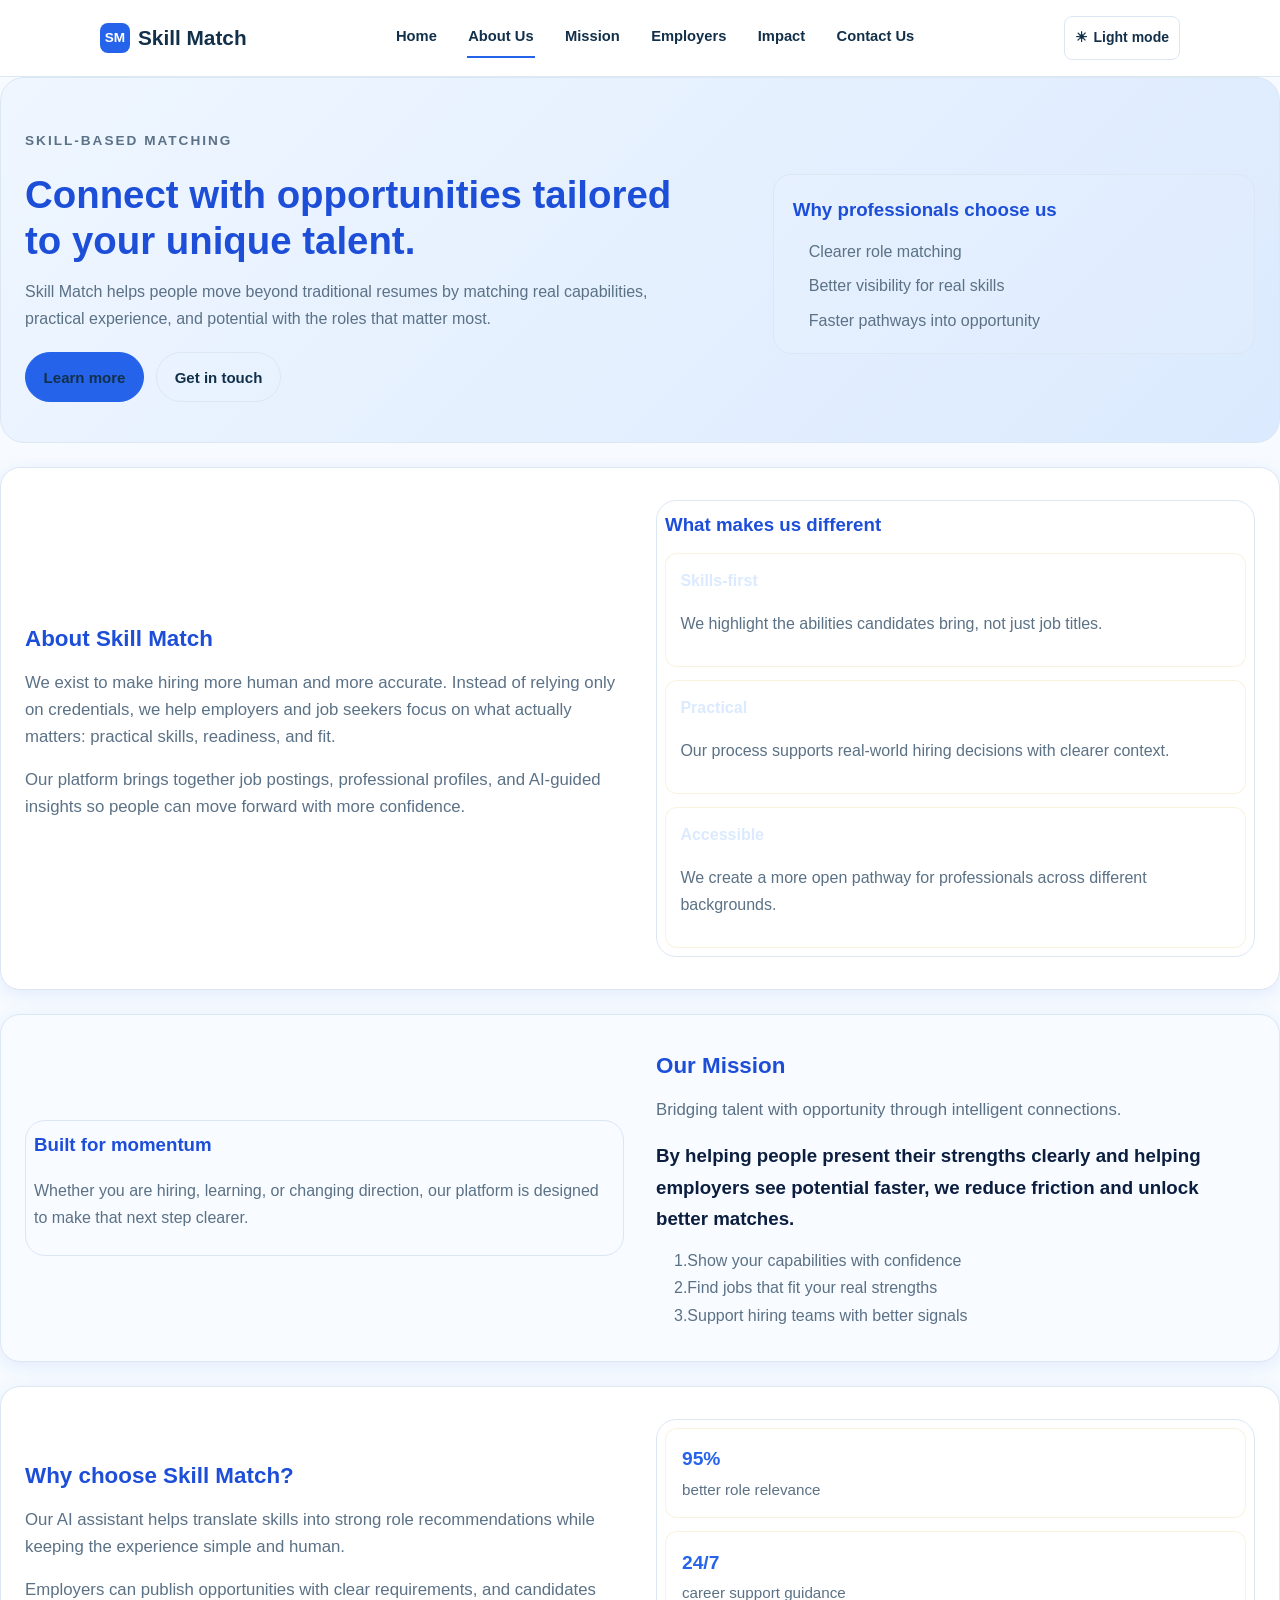
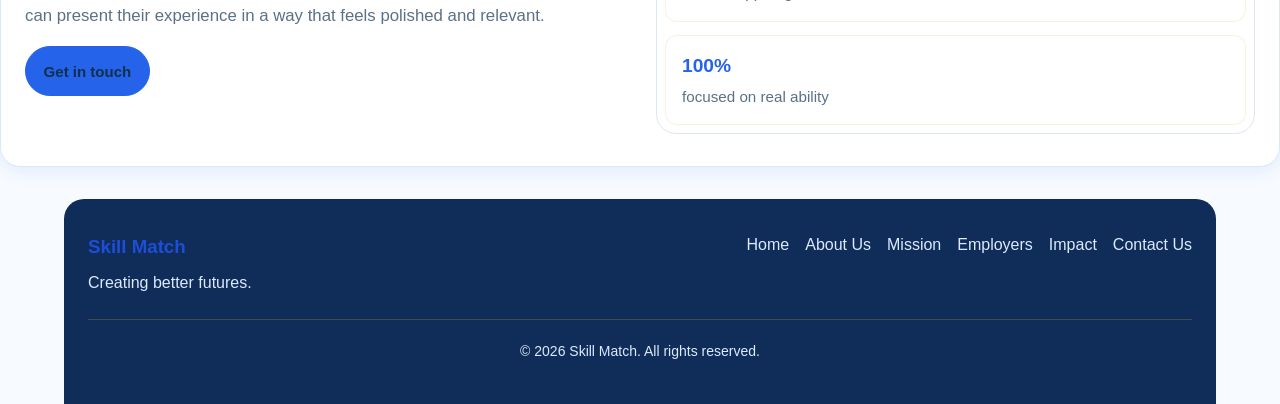
==== commit 99716c98: "Kerubo is the best" ====
--- a/about.html
+++ b/about.html
@@ -29,6 +29,7 @@
                 <a href="index.html">Home</a>
                 <a href="about.html" class="active">About Us</a>
                 <a href="mission.html">Mission</a>
+                <a href="company.html">Employers</a>
                 <a href="impact.html">Impact</a>
                 <a href="contact.html">Contact Us</a>
             </nav>
@@ -41,23 +42,48 @@
 
     <main>
         <section class="hero-section" id="home">
-            <div class="hero-background">
-                <img src="https://i.pinimg.com/736x/89/c7/88/89c7882bce001e6cbe04bec8d83aa341.jpg" alt="Hero background image">
+            <div class="hero-copy">
+                <p class="eyebrow">Skill-based matching</p>
+                <h1>Connect with opportunities tailored to your unique talent.</h1>
+                <p>Skill Match helps people move beyond traditional resumes by matching real capabilities, practical experience, and potential with the roles that matter most.</p>
+                <div class="hero-actions">
+                    <a class="btn btn-primary" href="#about">Learn more</a>
+                    <a class="btn btn-outline" href="contact.html">Get in touch</a>
+                </div>
             </div>
-            <p class="eyebrow">Skill-based matching </p>
-            <h1>Connect with opportunities tailored to your unique talent.</h1>
-            <p>Traditional resumes do not tell the whole story. We match your specific technical and creative skills with companies looking for exactly what you bring to the table..</p>
-            <a class="btn" href="#about">Learn more</a>
+            <div class="hero-panel">
+                <h3>Why professionals choose us</h3>
+                <ul>
+                    <li>Clearer role matching</li>
+                    <li>Better visibility for real skills</li>
+                    <li>Faster pathways into opportunity</li>
+                </ul>
+            </div>
         </section>
 
         <section class="impact-section" id="about">
             <div class="section-layout">
                 <div class="section-text">
-                    <h2>About Us</h2>
-                    <p>Our Core Belief: We solve a real problem: connecting skilled people with the right jobs. By shifting the focus from corporate pedigree to actual capabilities, we create a transparent hiring ecosystem where practical talent always meets real-world demand..</p>
+                    <h2>About Skill Match</h2>
+                    <p>We exist to make hiring more human and more accurate. Instead of relying only on credentials, we help employers and job seekers focus on what actually matters: practical skills, readiness, and fit.</p>
+                    <p>Our platform brings together job postings, professional profiles, and AI-guided insights so people can move forward with more confidence.</p>
                 </div>
-                <div class="section-image">
-                    <img src="https://i.pinimg.com/1200x/7b/3d/e9/7b3de915a0b63cf26b322064958d6c60.jpg" alt="Team collaborating">
+                <div class="section-card">
+                    <h3>What makes us different</h3>
+                    <div class="feature-list">
+                        <div class="feature-item">
+                            <strong>Skills-first</strong>
+                            <p>We highlight the abilities candidates bring, not just job titles.</p>
+                        </div>
+                        <div class="feature-item">
+                            <strong>Practical</strong>
+                            <p>Our process supports real-world hiring decisions with clearer context.</p>
+                        </div>
+                        <div class="feature-item">
+                            <strong>Accessible</strong>
+                            <p>We create a more open pathway for professionals across different backgrounds.</p>
+                        </div>
+                    </div>
                 </div>
             </div>
         </section>
@@ -66,17 +92,18 @@
             <div class="section-layout reverse">
                 <div class="section-text">
                     <h2>Our Mission</h2>
-                    <p>Empower individuals: Showcase true technical capabilities beyond traditional degrees.</p>
-                    <p>Streamline hiring: Connect recruiters directly with verified hands-on expertise.</p>
-                    <p>Bridge equity gaps: Remove institutional bias by prioritizing practical merit.</p>
+                    <p>Bridging talent with opportunity through intelligent connections.</p> 
+
+                    <h3>By helping people present their strengths clearly and helping employers see potential faster, we reduce friction and unlock better matches.</h3>
                     <ul>
-                        <li>Show your skills</li>
-                        <li>Find great matches</li>
-                        <li>Grow your career</li>
+                        <li>1.Show your capabilities with confidence</li>
+                        <li>2.Find jobs that fit your real strengths</li>
+                        <li>3.Support hiring teams with better signals</li>
                     </ul>
                 </div>
-                <div class="section-image">
-                    <img src="https://i.pinimg.com/736x/ac/f3/cf/acf3cff612043c9bd17d385e347b3a6a.jpg" alt="Growth and opportunity">
+                <div class="section-card highlight-card">
+                    <h3>Built for momentum</h3>
+                    <p>Whether you are hiring, learning, or changing direction, our platform is designed to make that next step clearer.</p>
                 </div>
             </div>
         </section>
@@ -84,14 +111,24 @@
         <section class="impact-section" id="contact">
             <div class="section-layout">
                 <div class="section-text">
-                    <h2>Why Choose Skill Match?</h2>
-                    <p> Precision AI alignment: Our assistant maps deep competencies to job requirements.</p>
-                    <p>Objective evaluation: Candidates prove expertise through real-world scenarios.</p>
-                    <p>Direct pipelines: Skip the application black hole with immediate matching.</p>
-                    <a class="btn" href="mailto:contact@skillmatch.com">Get in touch</a>
+                    <h2>Why choose Skill Match?</h2>
+                    <p>Our AI assistant helps translate skills into strong role recommendations while keeping the experience simple and human.</p>
+                    <p>Employers can publish opportunities with clear requirements, and candidates can present their experience in a way that feels polished and relevant.</p>
+                    <a class="btn btn-primary" href="contact.html">Get in touch</a>
                 </div>
-                <div class="section-image">
-                    <img src="https://i.pinimg.com/736x/7e/96/b6/7e96b6038488b95e126c7727e4448759.jpg" alt="Success and impact">
+                <div class="section-card stats-card">
+                    <div class="stat-item">
+                        <strong>95%</strong>
+                        <span>better role relevance</span>
+                    </div>
+                    <div class="stat-item">
+                        <strong>24/7</strong>
+                        <span>career support guidance</span>
+                    </div>
+                    <div class="stat-item">
+                        <strong>100%</strong>
+                        <span>focused on real ability</span>
+                    </div>
                 </div>
             </div>
         </section>
@@ -107,6 +144,7 @@
             <a href="index.html">Home</a>
             <a href="about.html">About Us</a>
             <a href="mission.html">Mission</a>
+            <a href="company.html">Employers</a>
             <a href="impact.html">Impact</a>
             <a href="contact.html">Contact Us</a>
         </div>
--- a/about.css
+++ b/about.css
@@ -16,6 +16,7 @@
   --footer-link: #fff2bf;
   --heading-color: var(--blue);
   --muted-color: #f1ebdb;
+  --border: rgba(212, 175, 55, 0.24);
 
   margin: 0;
   font-family: Arial, Helvetica, sans-serif;
@@ -76,16 +77,30 @@
   border: 1px solid var(--border);
 }
 
-.hero-text {
-  max-width: 640px;
-}
-
-.hero-visual img,
-.section-card img {
-  width: 100%;
-  height: auto;
+.hero-copy {
+  max-width: 680px;
+}
+
+.hero-panel,
+.section-card {
+  padding: 1.2rem;
   border-radius: 18px;
-  display: block;
+  background: rgba(255, 255, 255, 0.06);
+  border: 1px solid var(--border);
+}
+
+.hero-panel h3,
+.section-card h3 {
+  margin: 0 0 0.75rem;
+  color: var(--heading-color);
+}
+
+.hero-panel ul {
+  margin: 0;
+  padding-left: 1rem;
+  color: var(--muted-color);
+  display: grid;
+  gap: 0.45rem;
 }
 
 .eyebrow {
@@ -110,6 +125,32 @@
   color: var(--muted-color);
 }
 
+.hero-actions {
+  display: flex;
+  flex-wrap: wrap;
+  gap: 0.75rem;
+}
+
+.btn-primary {
+  background: var(--blue);
+  color: var(--surface);
+  border: 1px solid var(--blue);
+  padding: 0.7rem 1.1rem;
+  border-radius: 999px;
+  text-decoration: none;
+  font-weight: 700;
+}
+
+.btn-outline {
+  background: transparent;
+  border: 1px solid var(--border);
+  color: var(--page-text);
+  padding: 0.7rem 1.1rem;
+  border-radius: 999px;
+  text-decoration: none;
+  font-weight: 700;
+}
+
 .impact-section {
   padding: 32px 24px;
   margin-top: 24px;
@@ -151,13 +192,49 @@
   line-height: 1.6;
 }
 
-.section-image img {
-  width: 70%;
-  height: auto;
-  border-radius: 20px;
+.feature-list {
+  display: grid;
+  gap: 0.8rem;
+}
+
+.feature-item {
+  padding: 0.8rem 0.9rem;
+  border-radius: 12px;
+  background: rgba(255, 255, 255, 0.05);
+  border: 1px solid rgba(212, 175, 55, 0.16);
+}
+
+.feature-item strong {
   display: block;
-  box-shadow: 0 8px 24px rgba(0, 0, 0, 0.2);
-  margin: 0 auto;
+  margin-bottom: 0.25rem;
+  color: var(--blue-light);
+}
+
+.highlight-card {
+  background: linear-gradient(145deg, rgba(212, 175, 55, 0.16), rgba(255, 242, 191, 0.08));
+}
+
+.stats-card {
+  display: grid;
+  gap: 0.8rem;
+}
+
+.stat-item {
+  padding: 0.9rem 1rem;
+  border-radius: 12px;
+  background: rgba(255, 255, 255, 0.05);
+  border: 1px solid rgba(212, 175, 55, 0.16);
+}
+
+.stat-item strong {
+  display: block;
+  color: var(--blue);
+  font-size: 1.2rem;
+}
+
+.stat-item span {
+  color: var(--muted-color);
+  font-size: 0.95rem;
 }
 
 .section-grid {
@@ -259,6 +336,11 @@
     grid-template-columns: 1fr;
   }
 
+  .hero-actions {
+    flex-direction: column;
+    align-items: flex-start;
+  }
+
   .section-layout.reverse .section-text,
   .section-layout.reverse .section-image {
     order: unset;
